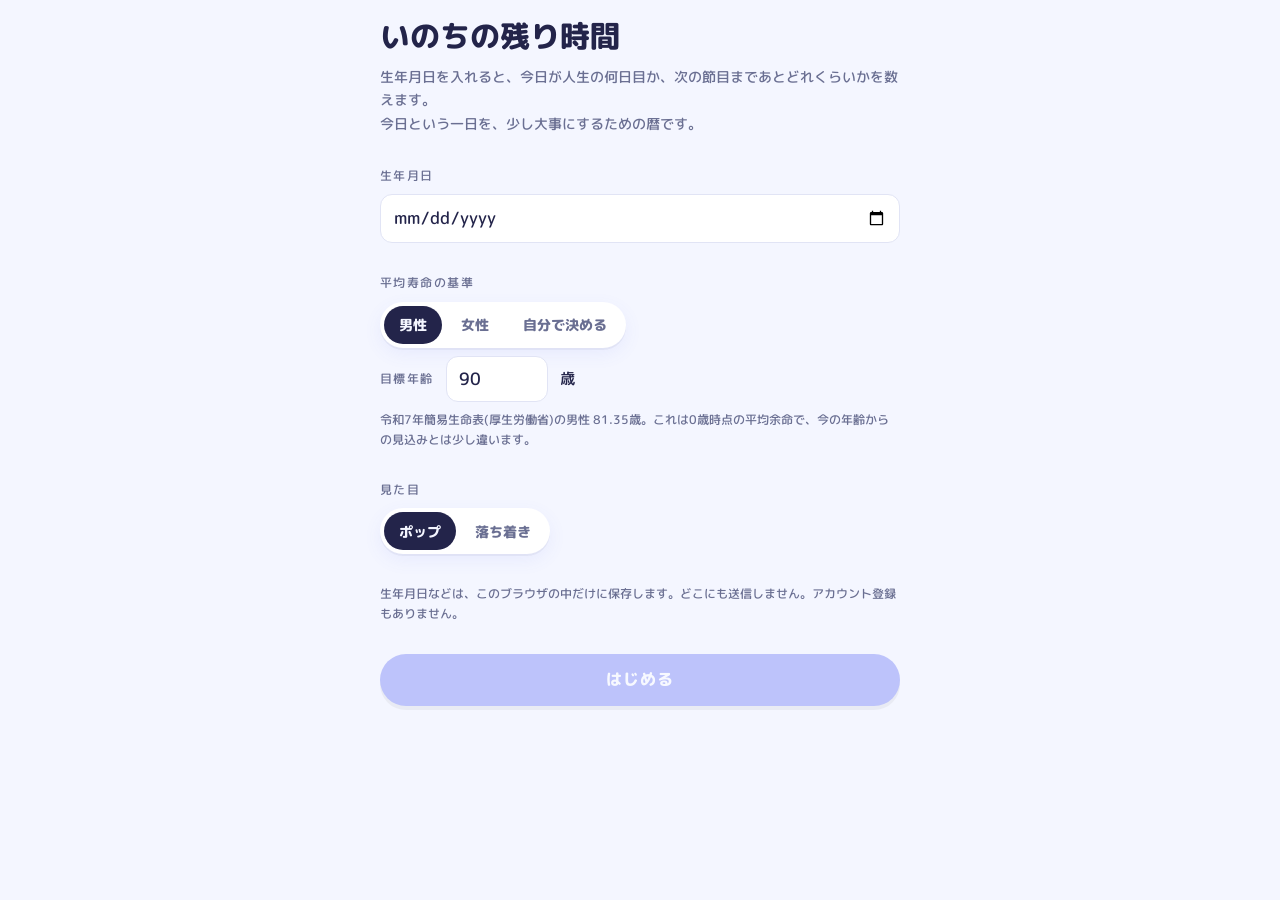
==== inochi/index.html @ 125e0085 "いのち時計(ブラウザ版)を /inochi/ に追加 - 正本は非公開リポジトリ b0bisore/inochi-clock-app の web/。ここは公開用の写し - CLAUDE.md / AG" ====
<!DOCTYPE html>
<html lang="ja">
<head>
<meta charset="utf-8">
<meta name="viewport" content="width=device-width, initial-scale=1, viewport-fit=cover">
<title>いのち時計</title>
<meta name="description" content="今日は人生の何日目?生年月日を入れると、次の誕生日・キリのいい年齢・平均寿命までの時間を数え、毎日ちがうたとえで教えてくれる暦です。登録不要、データはこの端末の中だけ。">
<meta name="theme-color" content="#5867F5">
<link rel="manifest" href="./manifest.webmanifest">
<link rel="icon" href="./favicon.png">
<link rel="apple-touch-icon" href="./apple-touch-icon.png">
<meta name="apple-mobile-web-app-capable" content="yes">
<meta name="apple-mobile-web-app-title" content="いのち時計">
<meta property="og:type" content="website">
<meta property="og:title" content="いのち時計 — いのちの残り時間">
<meta property="og:description" content="今日は人生の何日目?のこりの時間を、毎日ちがうたとえで。">
<meta property="og:image" content="https://b0bisore.com/inochi/og.png">
<meta property="og:url" content="https://b0bisore.com/inochi/">
<link rel="canonical" href="https://b0bisore.com/inochi/">
<meta name="twitter:card" content="summary_large_image">
<link rel="preconnect" href="https://fonts.googleapis.com">
<link rel="preconnect" href="https://fonts.gstatic.com" crossorigin>
<link rel="stylesheet" href="https://fonts.googleapis.com/css2?family=M+PLUS+Rounded+1c:wght@500;800&family=Shippori+Mincho:wght@700;800&family=Zen+Kaku+Gothic+New:wght@500;700&display=swap">
<link rel="stylesheet" href="./style.css">
</head>
<body>
<main id="app" class="wrap" aria-live="polite"></main>
<noscript><p class="wrap">このページを使うには、JavaScript を有効にしてください。</p></noscript>
<script type="module" src="./js/app.js"></script>
</body>
</html>
---- inochi/style.css ----
/* いのち時計:見た目は2種類。ポップ(既定)と落ち着き(html[data-style="calm"])。どちらもライト/ダーク対応。 */
:root {
  --bg: #F4F6FF; --surface: #FFFFFF; --ink: #23244A; --muted: #6A6F92; --line: #E1E4F5;
  --ai: #5867F5; --kin: #FFB21E; --pink: #FF6F9A; --future: #E6E9FB; --err: #E5484D; --marker: #FFD66B;
  --sakura: #E0587F; --sakuraBg: #FFE8F0; --natsu: #0E93B0; --natsuBg: #DDF6FB; --momiji: #E06A1F; --momijiBg: #FFEBDD; --bd: #B07A00; --bdBg: #FFF4D1;
  --chipA: #E6E9FF; --chipB: #FFE8F0; --now: var(--pink); --onAccent: #FFFFFF;
  --r-card: 20px; --r-ctl: 999px; --shadow: 0 2px 0 rgba(35,36,74,.05), 0 6px 18px rgba(88,103,245,.08);
  --f-display: "M PLUS Rounded 1c", "Hiragino Maru Gothic ProN", "Hiragino Sans", system-ui, sans-serif;
  --f-body: "M PLUS Rounded 1c", "Hiragino Maru Gothic ProN", "Hiragino Sans", system-ui, sans-serif;
  --f-num: "M PLUS Rounded 1c", "Hiragino Maru Gothic ProN", system-ui, sans-serif;
  --w-display: 800; --w-num: 800; --w-body: 500;
  color-scheme: light;
}
@media (prefers-color-scheme: dark) {
  :root {
    --bg: #15172E; --surface: #1F2245; --ink: #F3F4FF; --muted: #A6ABCF; --line: #30355F;
    --ai: #8E9BFF; --kin: #FFC94D; --pink: #FF8FB1; --future: #2A2E57; --err: #FF7B7F; --marker: rgba(255,201,77,.38);
    --sakura: #FF9DC0; --sakuraBg: #3A2440; --natsu: #5FD3EC; --natsuBg: #173A4A; --momiji: #FFA56B; --momijiBg: #3F2A22; --bd: #FFCE4D; --bdBg: #3A3320;
    --chipA: #2A2E57; --chipB: #3A2440; --shadow: 0 2px 0 rgba(0,0,0,.2);
    color-scheme: dark;
  }
}
html[data-style="calm"] {
  --bg: #EDF0F2; --surface: #F8FAFB; --ink: #1B2430; --muted: #5E6B78; --line: #CDD5DC;
  --ai: #2D5A85; --kin: #B8862A; --pink: #B8862A; --future: #D9E0E6; --err: #B4443B; --marker: transparent;
  --sakura: #1B2430; --sakuraBg: #F8FAFB; --natsu: #1B2430; --natsuBg: #F8FAFB; --momiji: #1B2430; --momijiBg: #F8FAFB; --bd: #1B2430; --bdBg: #F8FAFB;
  --chipA: #F8FAFB; --chipB: #F8FAFB; --now: var(--kin); --onAccent: #EDF0F2;
  --r-card: 8px; --r-ctl: 6px; --shadow: none;
  --f-display: "Shippori Mincho", "Hiragino Mincho ProN", "Yu Mincho", serif;
  --f-body: "Zen Kaku Gothic New", "Hiragino Sans", "Yu Gothic", system-ui, sans-serif;
  --f-num: ui-monospace, "SFMono-Regular", Menlo, monospace;
  --w-display: 700; --w-num: 600; --w-body: 500;
}
@media (prefers-color-scheme: dark) {
  html[data-style="calm"] {
    --bg: #10151C; --surface: #171E27; --ink: #E4E9EE; --muted: #93A0AD; --line: #2A3440;
    --ai: #6E9CC9; --kin: #E0B451; --pink: #E0B451; --future: #232D39; --err: #E07A70;
    --sakura: #E4E9EE; --sakuraBg: #171E27; --natsu: #E4E9EE; --natsuBg: #171E27; --momiji: #E4E9EE; --momijiBg: #171E27; --bd: #E4E9EE; --bdBg: #171E27;
    --chipA: #171E27; --chipB: #171E27; --onAccent: #10151C;
  }
}

* { box-sizing: border-box; }
html, body { background: var(--bg); }
body {
  margin: 0; color: var(--ink); font-family: var(--f-body); font-weight: var(--w-body);
  font-size: 15px; line-height: 1.7; -webkit-text-size-adjust: 100%;
  padding-inline: max(16px, env(safe-area-inset-left)) max(16px, env(safe-area-inset-right));
  padding-block: calc(16px + env(safe-area-inset-top)) calc(40px + env(safe-area-inset-bottom));
}
.wrap { max-width: 520px; margin: 0 auto; }
h1, h2, h3 { font-family: var(--f-display); font-weight: var(--w-display); margin: 0; line-height: 1.35; text-wrap: balance; }
p { margin: 0; }
button, input, select { font: inherit; color: inherit; }
button { cursor: pointer; }
:focus-visible { outline: 2px solid var(--kin); outline-offset: 2px; }
@media (prefers-reduced-motion: reduce) { * { animation: none !important; transition: none !important; } }

.num { font-family: var(--f-num); font-weight: var(--w-num); font-variant-numeric: tabular-nums; }
.label { font-size: 12px; letter-spacing: .12em; color: var(--muted); }
.note { font-size: 12px; color: var(--muted); line-height: 1.65; }
.link { border: 0; background: none; color: var(--muted); font-size: 14px; padding: 4px 0; }
a { color: var(--ai); }
.stack { display: grid; gap: 30px; }
.group { display: grid; gap: 8px; }
.card { background: var(--surface); border-radius: var(--r-card); box-shadow: var(--shadow); }
html[data-style="calm"] .card { border: 1px solid var(--line); }

/* 部品 */
.seg { display: inline-flex; flex-wrap: wrap; gap: 4px; padding: 4px; border-radius: calc(var(--r-ctl) + 4px); background: var(--surface); box-shadow: var(--shadow); justify-self: start; }
.seg button { border: 0; background: transparent; color: var(--muted); padding: 6px 15px; min-height: 38px; font-size: 14px; border-radius: var(--r-ctl); font-weight: 800; }
.seg button[aria-pressed="true"] { background: var(--ink); color: var(--bg); }
html[data-style="calm"] .seg { gap: 0; padding: 0; border: 1px solid var(--line); box-shadow: none; overflow: hidden; }
html[data-style="calm"] .seg button { border-radius: 0; font-weight: 500; }
html[data-style="calm"] .seg button + button { border-left: 1px solid var(--line); }
.input { background: var(--surface); border: 1.5px solid var(--line); border-radius: 12px; padding: 8px 12px; min-height: 46px; width: 100%; font-family: var(--f-num); font-size: 17px; }
html[data-style="calm"] .input { border-radius: 6px; }
.input.short { width: 6em; }
.primary { width: 100%; border: 0; border-radius: var(--r-ctl); min-height: 52px; background: var(--ai); color: #fff; font-weight: 800; letter-spacing: .06em; font-size: 16px; box-shadow: 0 4px 0 rgba(0,0,0,.12); }
html[data-style="calm"] .primary { background: var(--ink); color: var(--bg); box-shadow: none; }
.primary:disabled { opacity: .35; cursor: default; }
.ghost { border: 1.5px solid var(--line); background: var(--surface); border-radius: var(--r-ctl); min-height: 44px; padding: 0 16px; font-size: 14px; }
.danger { border: 1.5px solid var(--err); color: var(--err); background: transparent; border-radius: var(--r-ctl); min-height: 46px; padding: 0 16px; font-size: 14px; width: 100%; font-weight: 800; }
.danger.fill { background: var(--err); color: #fff; }

/* 上部 */
.top { display: flex; justify-content: space-between; align-items: center; }

/* 今日のひとこと(その日はじめて開いたとき) */
.hitokoto { display: flex; gap: 12px; align-items: flex-start; padding: 12px 14px; border-radius: var(--r-card); background: var(--ink); color: var(--bg); animation: drop .4s ease-out; }
.hitokoto p { flex: 1; font-size: 14px; line-height: 1.6; }
.hitokoto b { display: block; font-size: 11px; letter-spacing: .1em; opacity: .75; }
.hitokoto button { border: 0; background: none; color: inherit; font-size: 18px; line-height: 1; padding: 2px 4px; opacity: .7; }
@keyframes drop { from { transform: translateY(-8px); opacity: 0; } to { transform: none; opacity: 1; } }

/* ヒーロー */
.hero { display: grid; gap: 6px; }
.today { font-family: var(--f-display); font-weight: var(--w-display); font-size: clamp(28px, 8vw, 36px); line-height: 1.35; }
.today .big { font-family: var(--f-display); font-size: 1.3em; padding: 0 4px; background: linear-gradient(transparent 58%, var(--marker) 58%, var(--marker) 92%, transparent 92%); }
html[data-style="calm"] .today .big { color: var(--kin); padding: 0; }
.sub { color: var(--muted); font-size: 14px; }
.sub .num { color: var(--ink); font-weight: 500; }

/* 今日のたとえ・今日のうた */
.ta { padding: 16px 18px; display: grid; gap: 4px; background: var(--chipA); }
.ta-top { display: flex; justify-content: space-between; align-items: center; }
.eyebrow { font-size: 12px; font-weight: 800; letter-spacing: .08em; color: var(--pink); }
.chip { font-size: 11px; font-weight: 800; border-radius: var(--r-ctl); padding: 1px 10px; background: var(--surface); color: var(--muted); }
.ta-lead { font-size: 14px; font-weight: 800; margin-top: 4px; }
.ta-main { font-weight: 800; line-height: 1.35; }
.ta-v { font-family: var(--f-display); font-size: clamp(34px, 10vw, 44px); color: var(--ai); }
.ta-u { font-family: var(--f-display); font-size: 18px; color: var(--ai); margin-right: 4px; }
.ta-why { font-size: 11px; color: var(--muted); }
.song { padding: 16px 18px; display: grid; gap: 6px; background: var(--chipB); }
.song-line { font-family: var(--f-display); font-weight: var(--w-display); font-size: 18px; line-height: 1.7; }
.song-credit { font-size: 12px; color: var(--muted); }

/* 残り時間 */
.rows { display: grid; gap: 12px; }
.row { padding: 16px 18px; display: grid; gap: 2px; border-left: 6px solid var(--c); }
.row h3 { font-size: 17px; display: flex; align-items: center; gap: 8px; }
.row h3::before { content: ""; width: 10px; height: 10px; border-radius: 50%; background: var(--c); }
.row .v { font-size: clamp(24px, 7vw, 30px); white-space: nowrap; overflow: hidden; text-overflow: ellipsis; }
.row .v small { font-family: var(--f-body); font-size: 13px; color: var(--muted); margin-left: 4px; font-weight: 500; }
.row.main { background: var(--chipA); }
.row.main .v { color: var(--ai); }
.row .when { font-size: 13px; color: var(--muted); }
.bar { height: 8px; background: var(--future); border-radius: 4px; overflow: hidden; margin-top: 8px; }
.bar i { display: block; height: 100%; background: linear-gradient(90deg, var(--ai), var(--pink)); border-radius: 4px; }
html[data-style="calm"] .rows { gap: 0; border-top: 1px solid var(--line); }
html[data-style="calm"] .row { border: 0; border-bottom: 1px solid var(--line); border-radius: 0; background: none; padding: 16px 0; }
html[data-style="calm"] .row h3::before { display: none; }
html[data-style="calm"] .bar { height: 4px; }
html[data-style="calm"] .bar i { background: var(--ai); }
.frac { font-size: 13px; color: var(--muted); margin-top: 8px; }
.frac .num { color: var(--ink); }
.frac .num.ai { color: var(--ai); }
.ruler { display: grid; grid-template-columns: auto 1fr 1fr 1fr; gap: 4px 10px; margin-top: 10px; padding: 10px 12px; border-radius: 12px; background: var(--surface); font-size: 12px; color: var(--muted); text-align: right; }
.ruler .u { text-align: left; font-weight: 800; color: var(--ink); }
.ruler .num { color: var(--ink); font-weight: 500; }
.ruler .num.ai { color: var(--ai); font-weight: 800; }

/* 季節 */
.seasons { display: grid; grid-template-columns: repeat(2, minmax(0, 1fr)); gap: 10px; }
.season { border-radius: var(--r-card); padding: 14px; background: var(--sb); color: var(--sc); display: grid; gap: 2px; }
html[data-style="calm"] .season { border: 1px solid var(--line); }
.season .k { font-family: var(--f-display); font-weight: var(--w-display); font-size: 15px; }
.season .v { font-size: 30px; }
.season small { font-size: 13px; color: var(--muted); margin-left: 2px; }

/* たとえ一覧 */
.grid { display: grid; grid-template-columns: repeat(2, minmax(0, 1fr)); gap: 10px; }
.gcard { padding: 12px 14px; display: grid; min-width: 0; }
.gcard .k { font-size: 12px; color: var(--muted); font-weight: 800; }
.gcard .v { font-size: 26px; color: var(--ai); line-height: 1.25; overflow-wrap: anywhere; }
.gcard .u { font-size: 13px; font-weight: 800; }
.gcard .why { font-size: 11px; color: var(--muted); }

/* 人物との比較 */
select.input { font-family: var(--f-body); }
.cmp { padding: 14px; display: grid; gap: 10px; }
.cmp-head { font-weight: 800; }
.cmp-head .num { color: var(--pink); font-size: 1.2em; }
.cbars { display: grid; grid-template-columns: auto 1fr auto; gap: 6px 10px; align-items: center; font-size: 12px; }
.cbar { height: 10px; border-radius: 5px; background: var(--future); overflow: hidden; }
.cbar i { display: block; height: 100%; border-radius: 5px; }

/* 週の方眼 */
.legend { display: flex; gap: 14px; flex-wrap: wrap; font-size: 12px; color: var(--muted); }
.legend span::before { content: ""; display: inline-block; width: 10px; height: 10px; border-radius: 4px; margin-right: 5px; vertical-align: -1px; background: var(--c); }
.grid-box { position: relative; margin-top: 8px; }
canvas { display: block; width: 100%; cursor: pointer; touch-action: manipulation; }
.tip { position: absolute; pointer-events: none; background: var(--ink); color: var(--bg); font-size: 12px; padding: 4px 8px; border-radius: 8px; white-space: nowrap; transform: translate(-50%, -125%); }
.words { font-family: var(--f-display); font-weight: var(--w-display); font-size: 17px; line-height: 1.9; }

/* 設定 */
.sheet-head { display: flex; justify-content: space-between; align-items: center; }
.switch-row { display: flex; justify-content: space-between; align-items: center; gap: 12px; }
.section { border-top: 1px solid var(--line); padding-top: 20px; display: grid; gap: 8px; }
.foot { display: grid; gap: 6px; text-align: center; font-size: 12px; color: var(--muted); padding-top: 8px; }
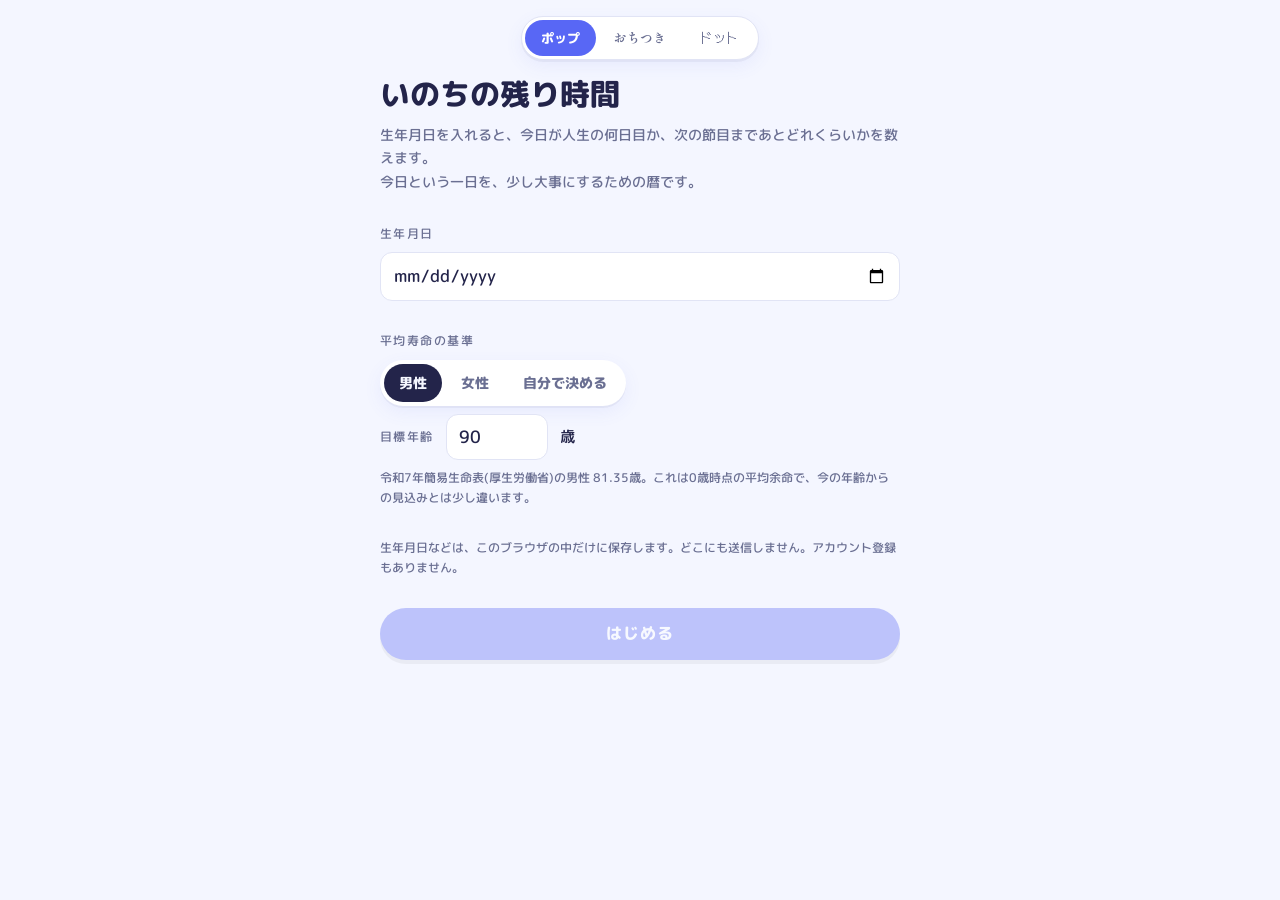
==== commit b1de6981: "いのち時計: 数択クイズと見た目3種(ポップ/おちつき/ドット)の常時切り替えを反映 inochi-clock-app の web/ をそのままコピー(b0bisore/inochi-clock-ap" ====
--- a/inochi/index.html
+++ b/inochi/index.html
@@ -20,10 +20,11 @@
 <meta name="twitter:card" content="summary_large_image">
 <link rel="preconnect" href="https://fonts.googleapis.com">
 <link rel="preconnect" href="https://fonts.gstatic.com" crossorigin>
-<link rel="stylesheet" href="https://fonts.googleapis.com/css2?family=M+PLUS+Rounded+1c:wght@500;800&family=Shippori+Mincho:wght@700;800&family=Zen+Kaku+Gothic+New:wght@500;700&display=swap">
+<link rel="stylesheet" href="https://fonts.googleapis.com/css2?family=DotGothic16&family=M+PLUS+Rounded+1c:wght@500;800&family=Shippori+Mincho:wght@700;800&family=Zen+Kaku+Gothic+New:wght@500;700&display=swap">
 <link rel="stylesheet" href="./style.css">
 </head>
 <body>
+<div class="lookbar" role="group" aria-label="見た目" id="looks"><button type="button" data-v="pop">ポップ</button><button type="button" data-v="calm">おちつき</button><button type="button" data-v="dot">ドット</button></div>
 <main id="app" class="wrap" aria-live="polite"></main>
 <noscript><p class="wrap">このページを使うには、JavaScript を有効にしてください。</p></noscript>
 <script type="module" src="./js/app.js"></script>
--- a/inochi/style.css
+++ b/inochi/style.css
@@ -1,4 +1,4 @@
-/* いのち時計:見た目は2種類。ポップ(既定)と落ち着き(html[data-style="calm"])。どちらもライト/ダーク対応。 */
+/* いのち時計:見た目は3種類。ポップ(既定)・おちつき(html[data-style="calm"])・ドット(html[data-style="dot"])。どれもライト/ダーク対応。 */
 :root {
   --bg: #F4F6FF; --surface: #FFFFFF; --ink: #23244A; --muted: #6A6F92; --line: #E1E4F5;
   --ai: #5867F5; --kin: #FFB21E; --pink: #FF6F9A; --future: #E6E9FB; --err: #E5484D; --marker: #FFD66B;
@@ -37,6 +37,27 @@
     --ai: #6E9CC9; --kin: #E0B451; --pink: #E0B451; --future: #232D39; --err: #E07A70;
     --sakura: #E4E9EE; --sakuraBg: #171E27; --natsu: #E4E9EE; --natsuBg: #171E27; --momiji: #E4E9EE; --momijiBg: #171E27; --bd: #E4E9EE; --bdBg: #171E27;
     --chipA: #171E27; --chipB: #171E27; --onAccent: #10151C;
+  }
+}
+
+html[data-style="dot"] {
+  --bg: #F3EFD9; --surface: #FFFDF2; --ink: #1E1A2E; --muted: #5B5470; --line: #1E1A2E;
+  --ai: #2F5BD6; --kin: #E8A100; --pink: #E0365F; --future: #DCD6BC; --err: #D0302F; --marker: #FFD23F;
+  --sakura: #C8285A; --sakuraBg: #FFE0EA; --natsu: #0B7F9A; --natsuBg: #D6F3F8; --momiji: #C4531A; --momijiBg: #FFE3CF; --bd: #8A6200; --bdBg: #FFF0BF;
+  --chipA: #E3E9FF; --chipB: #FFE0EA; --now: var(--pink); --onAccent: #FFFDF2;
+  --r-card: 0px; --r-ctl: 0px; --shadow: 4px 4px 0 var(--ink);
+  --f-display: "DotGothic16", ui-monospace, monospace;
+  --f-body: "DotGothic16", ui-monospace, monospace;
+  --f-num: "DotGothic16", ui-monospace, monospace;
+  --w-display: 400; --w-num: 400; --w-body: 400;
+}
+@media (prefers-color-scheme: dark) {
+  html[data-style="dot"] {
+    --bg: #0F0E1A; --surface: #1B1930; --ink: #E9F5D0; --muted: #A9B494; --line: #E9F5D0;
+    --ai: #6FD3FF; --kin: #FFD23F; --pink: #FF6FA0; --future: #2C2A48; --err: #FF6B5E; --marker: rgba(255,210,63,.35);
+    --sakura: #FF8FB8; --sakuraBg: #2E1A2E; --natsu: #6FE3F5; --natsuBg: #12303A; --momiji: #FFA060; --momijiBg: #33221A; --bd: #FFD23F; --bdBg: #2F2A14;
+    --chipA: #2C2A48; --chipB: #2E1A2E; --onAccent: #0F0E1A; --shadow: 4px 4px 0 #000;
+    color-scheme: dark;
   }
 }
 
@@ -178,3 +199,50 @@
 .switch-row { display: flex; justify-content: space-between; align-items: center; gap: 12px; }
 .section { border-top: 1px solid var(--line); padding-top: 20px; display: grid; gap: 8px; }
 .foot { display: grid; gap: 6px; text-align: center; font-size: 12px; color: var(--muted); padding-top: 8px; }
+
+/* クイズ */
+.quiz { padding: 16px 18px; display: grid; gap: 6px; background: var(--bdBg); }
+html[data-style="calm"] .quiz { background: var(--surface); }
+.quiz-premise { font-size: 13px; color: var(--muted); }
+.quiz-q { font-family: var(--f-display); font-weight: var(--w-display); font-size: 19px; line-height: 1.45; }
+.choices { display: grid; grid-template-columns: repeat(2, minmax(0, 1fr)); gap: 8px; margin-top: 6px; }
+.choice { border: 2px solid var(--line); background: var(--surface); border-radius: 14px; min-height: 52px; padding: 6px 8px; font-family: var(--f-num); font-weight: var(--w-num); font-size: 18px; color: var(--ink); }
+.choice small { font-family: var(--f-body); font-size: 12px; color: var(--muted); margin-left: 2px; font-weight: 500; }
+.choice:not(:disabled):active { transform: scale(.97); }
+.choice:disabled { cursor: default; opacity: .55; }
+.choice.ok { opacity: 1; border-color: var(--ok, #2BB673); background: color-mix(in srgb, #2BB673 14%, var(--surface)); }
+.choice.ng { opacity: 1; border-color: var(--err); background: color-mix(in srgb, var(--err) 12%, var(--surface)); }
+html[data-style="calm"] .choice { border-radius: 6px; border-width: 1px; }
+.quiz-result { font-weight: 800; font-size: 15px; margin-top: 4px; display: grid; }
+.quiz-result span { font-weight: 500; font-size: 12px; color: var(--muted); }
+
+/* 見た目の切り替え:画面上部に常に表示 */
+.lookbar { position: sticky; top: calc(6px + env(safe-area-inset-top)); z-index: 20; display: flex; width: max-content; max-width: 100%; margin: 0 auto 14px; padding: 3px; gap: 2px; border-radius: 999px; background: var(--surface); box-shadow: var(--shadow); border: 1.5px solid var(--line); }
+.lookbar button { border: 0; background: transparent; color: var(--muted); min-height: 36px; padding: 4px 16px; border-radius: 999px; font-size: 13px; font-weight: 800; }
+.lookbar button[aria-pressed="true"] { background: var(--ai); color: var(--onAccent); }
+.lookbar button[data-v="pop"] { font-family: "M PLUS Rounded 1c", system-ui, sans-serif; }
+.lookbar button[data-v="calm"] { font-family: "Shippori Mincho", serif; font-weight: 700; }
+.lookbar button[data-v="dot"] { font-family: "DotGothic16", monospace; font-weight: 400; }
+html[data-style="calm"] .lookbar, html[data-style="calm"] .lookbar button { border-radius: 6px; }
+html[data-style="calm"] .lookbar { border-width: 1px; }
+html[data-style="calm"] .lookbar button[aria-pressed="true"] { background: var(--ink); color: var(--bg); }
+
+/* ドット:角ばった枠・くっきりした影 */
+html[data-style="dot"] .card, html[data-style="dot"] .seg, html[data-style="dot"] .season, html[data-style="dot"] .quiz,
+html[data-style="dot"] .ruler, html[data-style="dot"] .hitokoto { border: 2px solid var(--line); border-radius: 0; }
+html[data-style="dot"] .lookbar, html[data-style="dot"] .lookbar button { border-radius: 0; }
+html[data-style="dot"] .lookbar { border: 2px solid var(--line); }
+html[data-style="dot"] .seg { gap: 0; padding: 0; }
+html[data-style="dot"] .seg button, html[data-style="dot"] .lookbar button { font-weight: 400; }
+html[data-style="dot"] .seg button + button { border-left: 2px solid var(--line); }
+html[data-style="dot"] .input, html[data-style="dot"] .choice, html[data-style="dot"] .ghost, html[data-style="dot"] .danger { border-radius: 0; border-width: 2px; }
+html[data-style="dot"] .primary { box-shadow: 4px 4px 0 var(--ink); border: 2px solid var(--line); font-weight: 400; }
+html[data-style="dot"] .primary:active, html[data-style="dot"] .choice:active { transform: translate(2px, 2px); }
+html[data-style="dot"] .choice { box-shadow: 3px 3px 0 var(--ink); }
+html[data-style="dot"] .bar, html[data-style="dot"] .bar i, html[data-style="dot"] .cbar, html[data-style="dot"] .cbar i { border-radius: 0; }
+html[data-style="dot"] .bar { height: 10px; border: 2px solid var(--line); }
+html[data-style="dot"] .bar i { background: repeating-linear-gradient(90deg, var(--ai) 0 6px, transparent 6px 8px); }
+html[data-style="dot"] .row h3::before, html[data-style="dot"] .legend span::before { border-radius: 0; }
+html[data-style="dot"] .chip, html[data-style="dot"] .tip { border-radius: 0; font-weight: 400; }
+html[data-style="dot"] .today .big { background: var(--marker); padding: 0 6px; }
+html[data-style="dot"] b, html[data-style="dot"] strong, html[data-style="dot"] h1, html[data-style="dot"] h2, html[data-style="dot"] h3 { font-weight: 400; }
